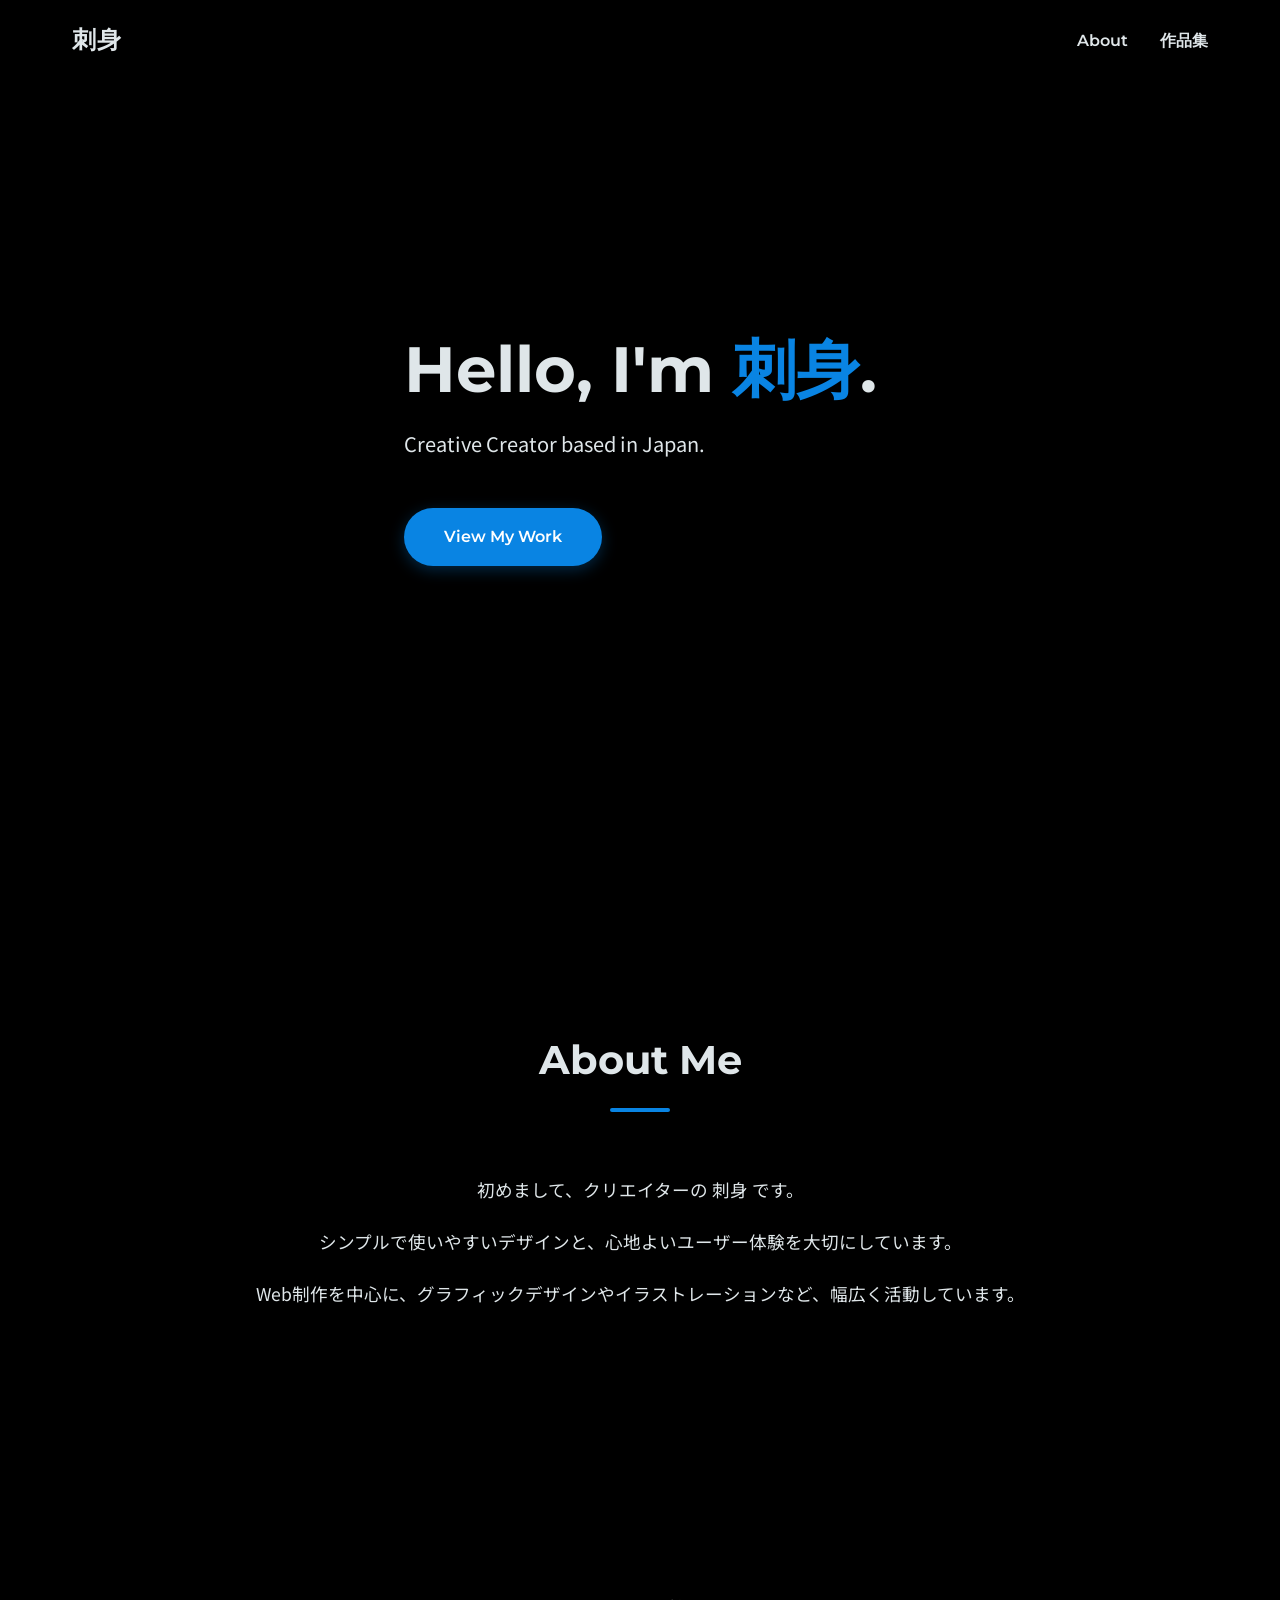
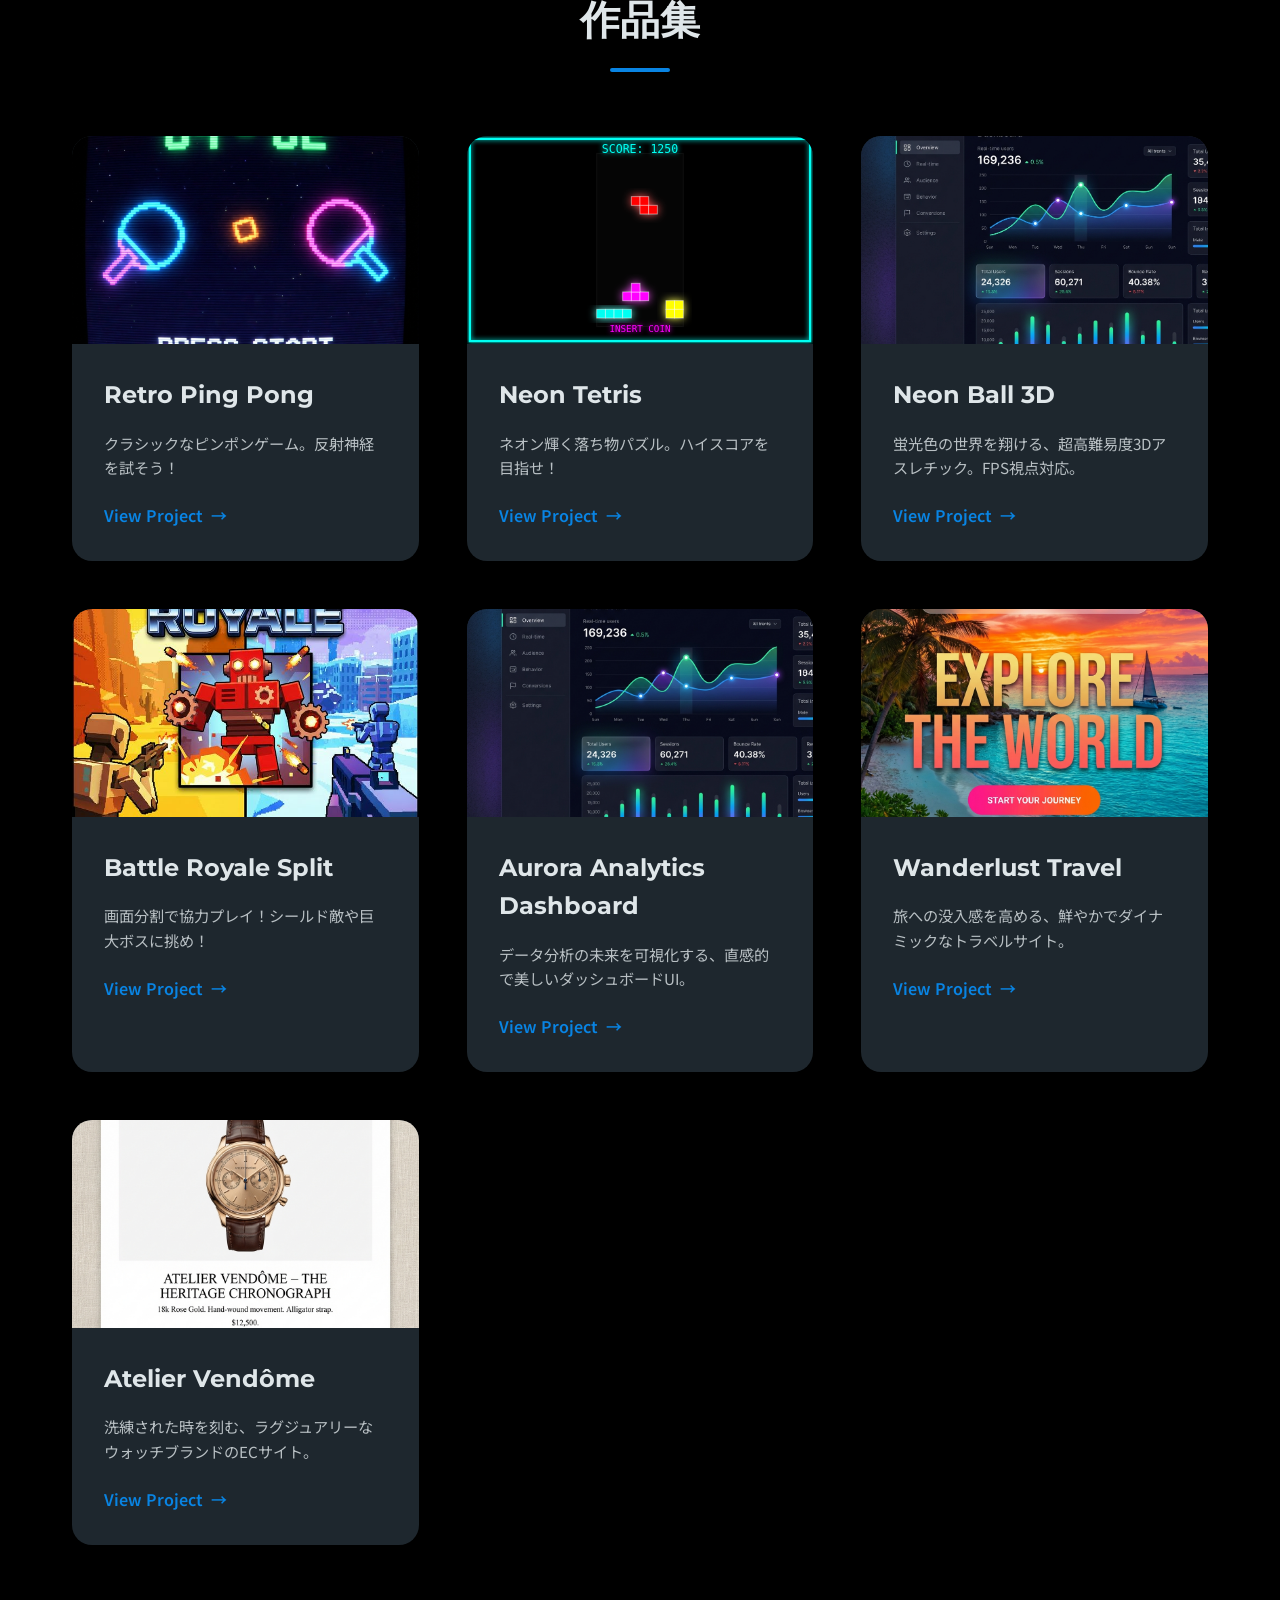
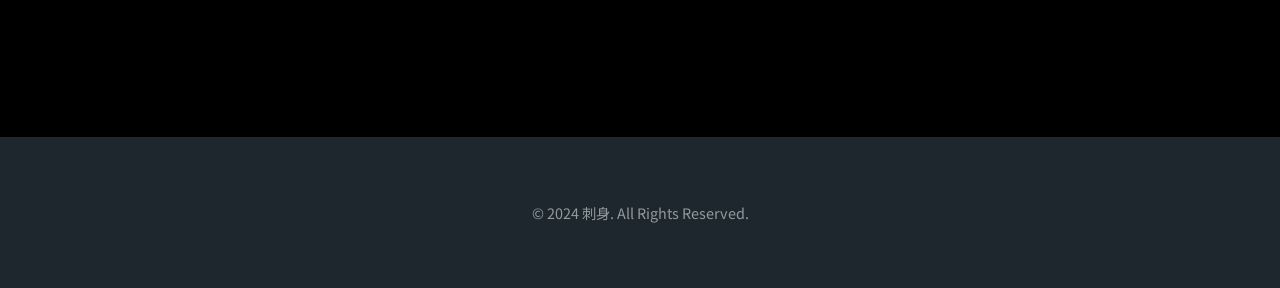
==== index.html @ 0c5f8273 "Update portfolio and games and fix minor issues" ====
<!DOCTYPE html>
<html lang="ja">

<head>
    <meta charset="UTF-8">
    <meta name="viewport" content="width=device-width, initial-scale=1.0">
    <title>刺身 - Portfolio</title>
    <meta name="description" content="クリエイター 刺身のポートフォリオサイトです。">
    <link rel="preconnect" href="https://fonts.googleapis.com">
    <link rel="preconnect" href="https://fonts.gstatic.com" crossorigin>
    <link
        href="https://fonts.googleapis.com/css2?family=Noto+Sans+JP:wght@400;700&family=Montserrat:wght@700&display=swap"
        rel="stylesheet">
    <style>
        /* Reset & Base Styles */
        :root {
            --primary-color: #2D3436;
            --accent-color: #0984e3;
            --text-color: #dfe6e9;
            --bg-color: #000000;
            --card-bg: #1e272e;
            --nav-bg: rgba(0, 0, 0, 0.95);
            --shadow: 0 10px 30px rgba(0, 0, 0, 0.1);
            --transition: all 0.3s cubic-bezier(0.25, 0.8, 0.25, 1);
            --font-heading: 'Montserrat', sans-serif;
            --font-body: 'Noto Sans JP', sans-serif;
        }

        @media (prefers-color-scheme: dark) {
            :root {
                --primary-color: #dfe6e9;
                --accent-color: #74b9ff;
                --text-color: #dfe6e9;
                --bg-color: #1e272e;
                --card-bg: #2d3436;
                --nav-bg: rgba(30, 39, 46, 0.95);
                --shadow: 0 10px 30px rgba(0, 0, 0, 0.3);
            }
        }

        * {
            margin: 0;
            padding: 0;
            box-sizing: border-box;
        }

        html {
            scroll-behavior: smooth;
        }

        body {
            font-family: var(--font-body);
            color: var(--text-color);
            background-color: var(--bg-color);
            line-height: 1.6;
            opacity: 0;
            animation: fadeIn 1s ease-out forwards;
        }

        @keyframes fadeIn {
            to {
                opacity: 1;
            }
        }

        a {
            text-decoration: none;
            color: inherit;
            transition: var(--transition);
        }

        ul {
            list-style: none;
        }

        img {
            max-width: 100%;
            display: block;
        }

        /* Container */
        .container {
            max-width: 1200px;
            margin: 0 auto;
            padding: 0 2rem;
        }

        /* Header */
        .header {
            position: fixed;
            top: 0;
            left: 0;
            width: 100%;
            z-index: 1000;
            background-color: var(--nav-bg);
            backdrop-filter: blur(10px);
            box-shadow: 0 2px 10px rgba(0, 0, 0, 0.05);
        }

        .header__container {
            height: 80px;
            display: flex;
            justify-content: space-between;
            align-items: center;
        }

        .logo {
            font-family: var(--font-heading);
            font-size: 1.5rem;
            font-weight: 700;
            letter-spacing: 1px;
            color: var(--text-color);
        }

        .nav__list {
            display: flex;
            gap: 2rem;
        }

        .nav__link {
            font-family: var(--font-heading);
            font-weight: 600;
            position: relative;
            padding: 0.5rem 0;
        }

        .nav__link::after {
            content: '';
            position: absolute;
            bottom: 0;
            left: 0;
            width: 0;
            height: 2px;
            background-color: var(--accent-color);
            transition: var(--transition);
        }

        .nav__link:hover::after {
            width: 100%;
        }

        /* Hero Section */
        .hero {
            height: 100vh;
            display: flex;
            align-items: center;
            position: relative;
            overflow: hidden;
        }

        .hero__container {
            position: relative;
            z-index: 1;
            max-width: 800px;
        }

        .hero__title {
            font-family: var(--font-heading);
            font-size: 4rem;
            font-weight: 700;
            line-height: 1.1;
            margin-bottom: 1.5rem;
            opacity: 0;
            transform: translateY(30px);
            animation: slideUp 0.8s ease-out 0.2s forwards;
        }

        .highlight {
            color: var(--accent-color);
            position: relative;
            display: inline-block;
        }

        .hero__subtitle {
            font-size: 1.25rem;
            margin-bottom: 3rem;
            opacity: 0.8;
            opacity: 0;
            transform: translateY(30px);
            animation: slideUp 0.8s ease-out 0.4s forwards;
        }

        .btn {
            display: inline-block;
            padding: 1rem 2.5rem;
            background-color: var(--accent-color);
            color: #fff;
            border-radius: 50px;
            font-weight: 600;
            font-family: var(--font-heading);
            box-shadow: 0 4px 15px rgba(9, 132, 227, 0.3);
            opacity: 0;
            transform: translateY(30px);
            animation: slideUp 0.8s ease-out 0.6s forwards;
        }

        .btn:hover {
            transform: translateY(-2px);
            box-shadow: 0 8px 25px rgba(9, 132, 227, 0.4);
        }

        @keyframes slideUp {
            to {
                opacity: 1;
                transform: translateY(0);
            }
        }

        /* Section Common */
        .section {
            padding: 8rem 0;
        }

        .section__title {
            font-family: var(--font-heading);
            font-size: 2.5rem;
            text-align: center;
            margin-bottom: 4rem;
            position: relative;
        }

        .section__title::after {
            content: '';
            display: block;
            width: 60px;
            height: 4px;
            background-color: var(--accent-color);
            margin: 1rem auto 0;
            border-radius: 2px;
        }

        /* About Section */
        .about__text {
            max-width: 800px;
            margin: 0 auto;
            text-align: center;
            font-size: 1.1rem;
        }

        .about__text p {
            margin-bottom: 1.5rem;
        }

        /* Portfolio Section */
        .portfolio__grid {
            display: grid;
            grid-template-columns: repeat(auto-fit, minmax(320px, 1fr));
            gap: 3rem;
        }

        .portfolio-item {
            background-color: var(--card-bg);
            border-radius: 20px;
            overflow: hidden;
            box-shadow: var(--shadow);
            transition: var(--transition);
            opacity: 0;
            transform: translateY(30px);
        }

        .portfolio-item.visible {
            opacity: 1;
            transform: translateY(0);
        }

        .portfolio-item:hover {
            transform: translateY(-10px);
            box-shadow: 0 20px 40px rgba(0, 0, 0, 0.2);
        }

        .portfolio__image-wrapper {
            position: relative;
            padding-top: 60%;
            /* Aspect ratio */
            overflow: hidden;
        }

        .portfolio__image {
            position: absolute;
            top: 0;
            left: 0;
            width: 100%;
            height: 100%;
            object-fit: cover;
            transition: transform 0.5s ease;
        }

        .portfolio-item:hover .portfolio__image {
            transform: scale(1.05);
        }

        .portfolio__content {
            padding: 2rem;
        }

        .portfolio__title {
            font-family: var(--font-heading);
            font-size: 1.5rem;
            margin-bottom: 1rem;
            color: var(--text-color);
        }

        .portfolio__desc {
            font-size: 0.95rem;
            opacity: 0.8;
            margin-bottom: 1.5rem;
        }

        .portfolio__link {
            display: inline-flex;
            align-items: center;
            font-weight: 600;
            color: var(--accent-color);
        }

        .portfolio__link span {
            margin-left: 0.5rem;
            transition: transform 0.3s;
        }

        .portfolio__link:hover span {
            transform: translateX(5px);
        }

        /* Footer */
        .footer {
            padding: 4rem 0;
            background-color: var(--card-bg);
            margin-top: 4rem;
        }

        .footer__text {
            text-align: center;
            opacity: 0.6;
            font-size: 0.9rem;
        }

        /* Responsive */
        @media (max-width: 768px) {
            .hero__title {
                font-size: 3rem;
            }

            .section {
                padding: 5rem 0;
            }

            .portfolio__grid {
                grid-template-columns: 1fr;
            }
        }
    </style>
</head>

<body>
    <header class="header">
        <div class="container header__container">
            <a href="#" class="logo">刺身</a>
            <nav class="nav">
                <ul class="nav__list">
                    <li class="nav__item"><a href="#about" class="nav__link">About</a></li>
                    <li class="nav__item"><a href="#portfolio" class="nav__link">作品集</a></li>
                </ul>
            </nav>
        </div>
    </header>

    <main>
        <section class="hero">
            <div class="container hero__container">
                <h1 class="hero__title">Hello, I'm <span class="highlight">刺身</span>.</h1>
                <p class="hero__subtitle">Creative Creator based in Japan.</p>
                <a href="#portfolio" class="btn">View My Work</a>
            </div>
        </section>

        <section id="about" class="section about">
            <div class="container">
                <h2 class="section__title">About Me</h2>
                <div class="about__content">
                    <div class="about__text">
                        <p>初めまして、クリエイターの 刺身 です。</p>
                        <p>シンプルで使いやすいデザインと、心地よいユーザー体験を大切にしています。</p>
                        <p>Web制作を中心に、グラフィックデザインやイラストレーションなど、幅広く活動しています。</p>
                    </div>
                </div>
            </div>
        </section>

        <section id="portfolio" class="section portfolio">
            <div class="container">
                <h2 class="section__title">作品集</h2>
                <div id="portfolio-grid" class="portfolio__grid">
                    <!-- Portfolio items will be inserted here by JavaScript -->
                </div>
            </div>
        </section>


    </main>

    <footer class="footer">
        <div class="container footer__container">
            <p class="footer__text">&copy; 2024 刺身. All Rights Reserved.</p>
        </div>
    </footer>

    <script>
        const portfolioItems = [
            {
                title: "Retro Ping Pong",
                description: "クラシックなピンポンゲーム。反射神経を試そう！",
                image: "pingpong_thumb.png",
                link: "pingpong.html"
            },
            {
                title: "Neon Tetris",
                description: "ネオン輝く落ち物パズル。ハイスコアを目指せ！",
                image: "tetris_thumb.svg",
                link: "tetris.html"
            },
            {
                title: "Neon Ball 3D",
                description: "蛍光色の世界を翔ける、超高難易度3Dアスレチック。FPS視点対応。",
                image: "portfolio-1.png",
                link: "athletic3d.html"
            },
            {
                title: "Battle Royale Split",
                description: "画面分割で協力プレイ！シールド敵や巨大ボスに挑め！",
                image: "battle_royale_thumb.png",
                link: "battle_royale.html"
            },
            {
                title: "Aurora Analytics Dashboard",
                description: "データ分析の未来を可視化する、直感的で美しいダッシュボードUI。",
                image: "portfolio-1.png",
                link: "#"
            },
            {
                title: "Wanderlust Travel",
                description: "旅への没入感を高める、鮮やかでダイナミックなトラベルサイト。",
                image: "portfolio-2.png",
                link: "#"
            },
            {
                title: "Atelier Vendôme",
                description: "洗練された時を刻む、ラグジュアリーなウォッチブランドのECサイト。",
                image: "portfolio-3.png",
                link: "#"
            }
        ];

        const portfolioGrid = document.getElementById('portfolio-grid');

        function renderPortfolio() {
            portfolioItems.forEach((item, index) => {
                const card = document.createElement('article');
                card.className = 'portfolio-item';
                card.style.transitionDelay = `${index * 0.1}s`; // Staggered animation

                card.innerHTML = `
                    <a href="${item.link}" class="portfolio__link-wrapper">
                        <div class="portfolio__image-wrapper">
                            <img src="${item.image}" alt="${item.title}" class="portfolio__image" loading="lazy">
                        </div>
                        <div class="portfolio__content">
                            <h3 class="portfolio__title">${item.title}</h3>
                            <p class="portfolio__desc">${item.description}</p>
                            <span class="portfolio__link">View Project <span>&rarr;</span></span>
                        </div>
                    </a>
                `;

                portfolioGrid.appendChild(card);
            });
        }

        // Intersection Observer for scroll animations
        const observerOptions = {
            threshold: 0.1,
            rootMargin: "0px 0px -50px 0px"
        };

        const observer = new IntersectionObserver((entries) => {
            entries.forEach(entry => {
                if (entry.isIntersecting) {
                    entry.target.classList.add('visible');
                    observer.unobserve(entry.target); // Animate only once
                }
            });
        }, observerOptions);

        // Initialize
        document.addEventListener('DOMContentLoaded', () => {
            renderPortfolio();

            // Observe all portfolio items
            const cards = document.querySelectorAll('.portfolio-item');
            cards.forEach(card => observer.observe(card));

        });
    </script>
</body>

</html>
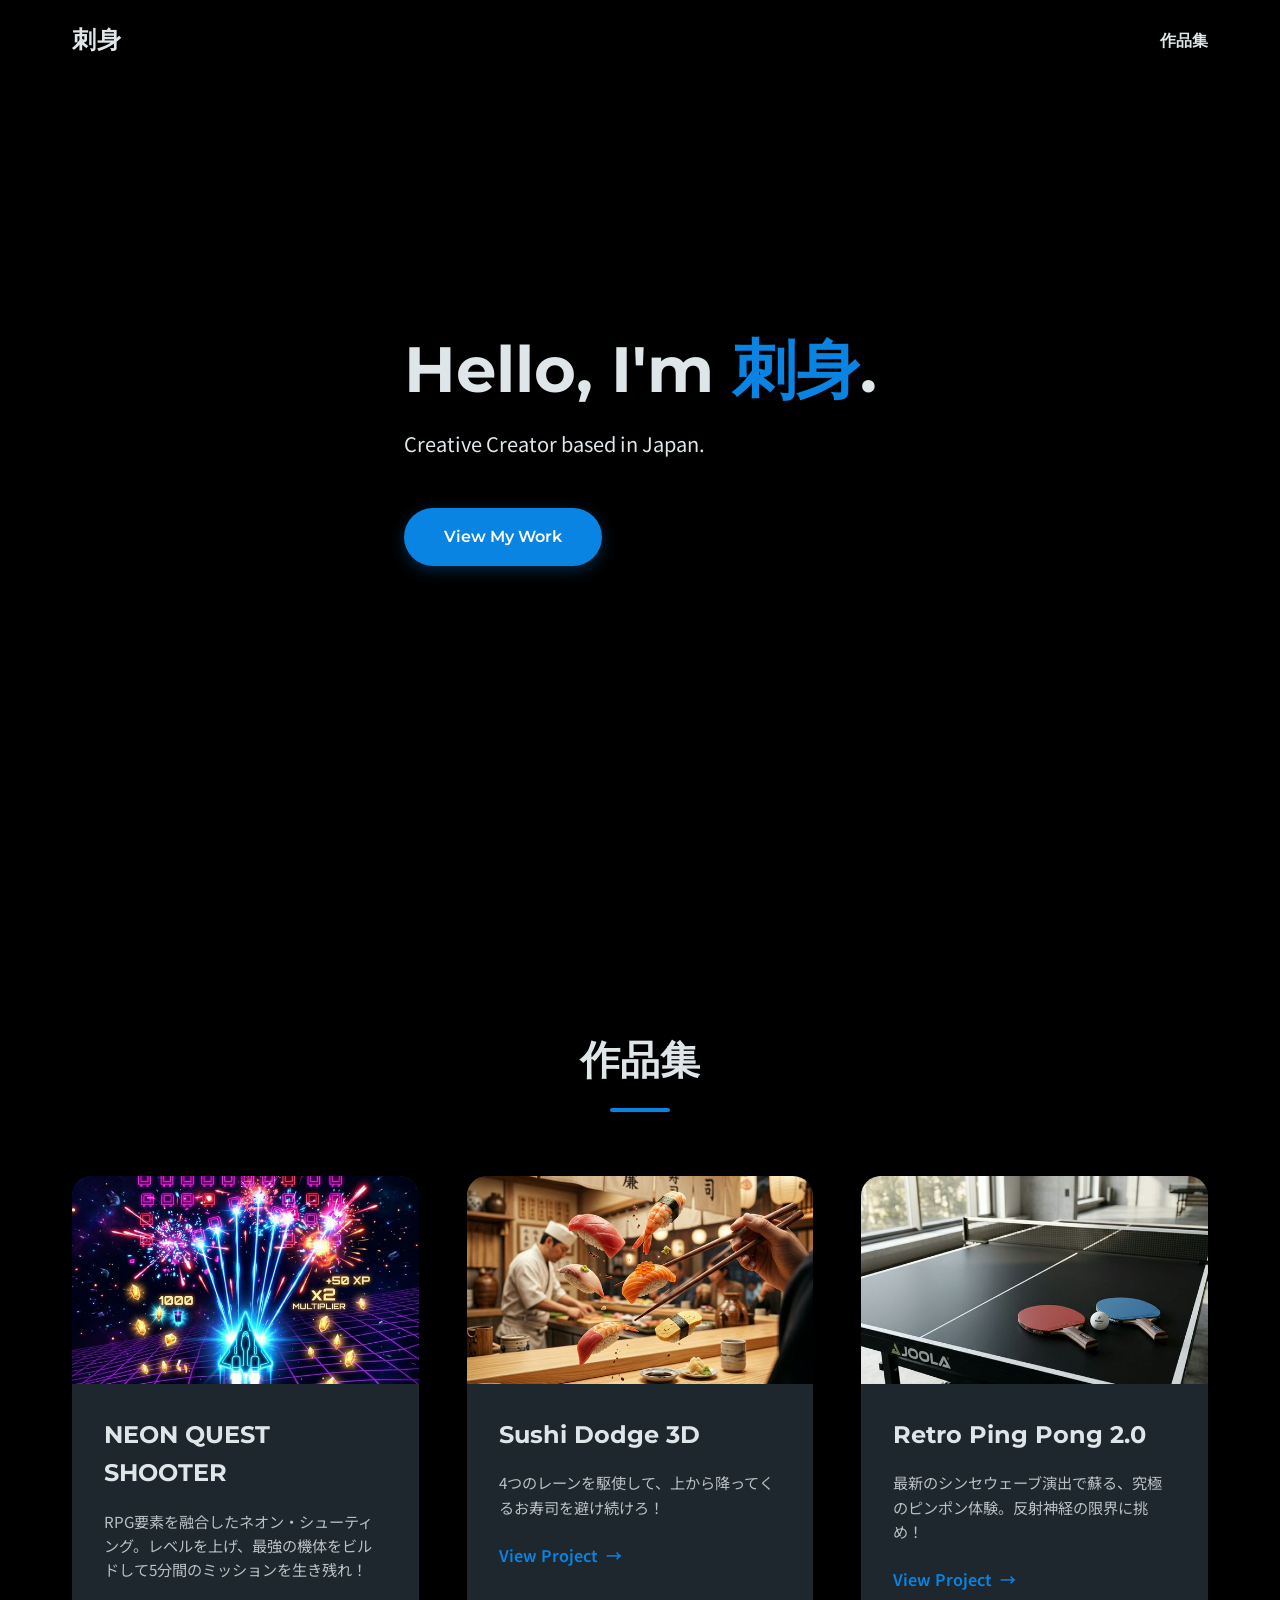
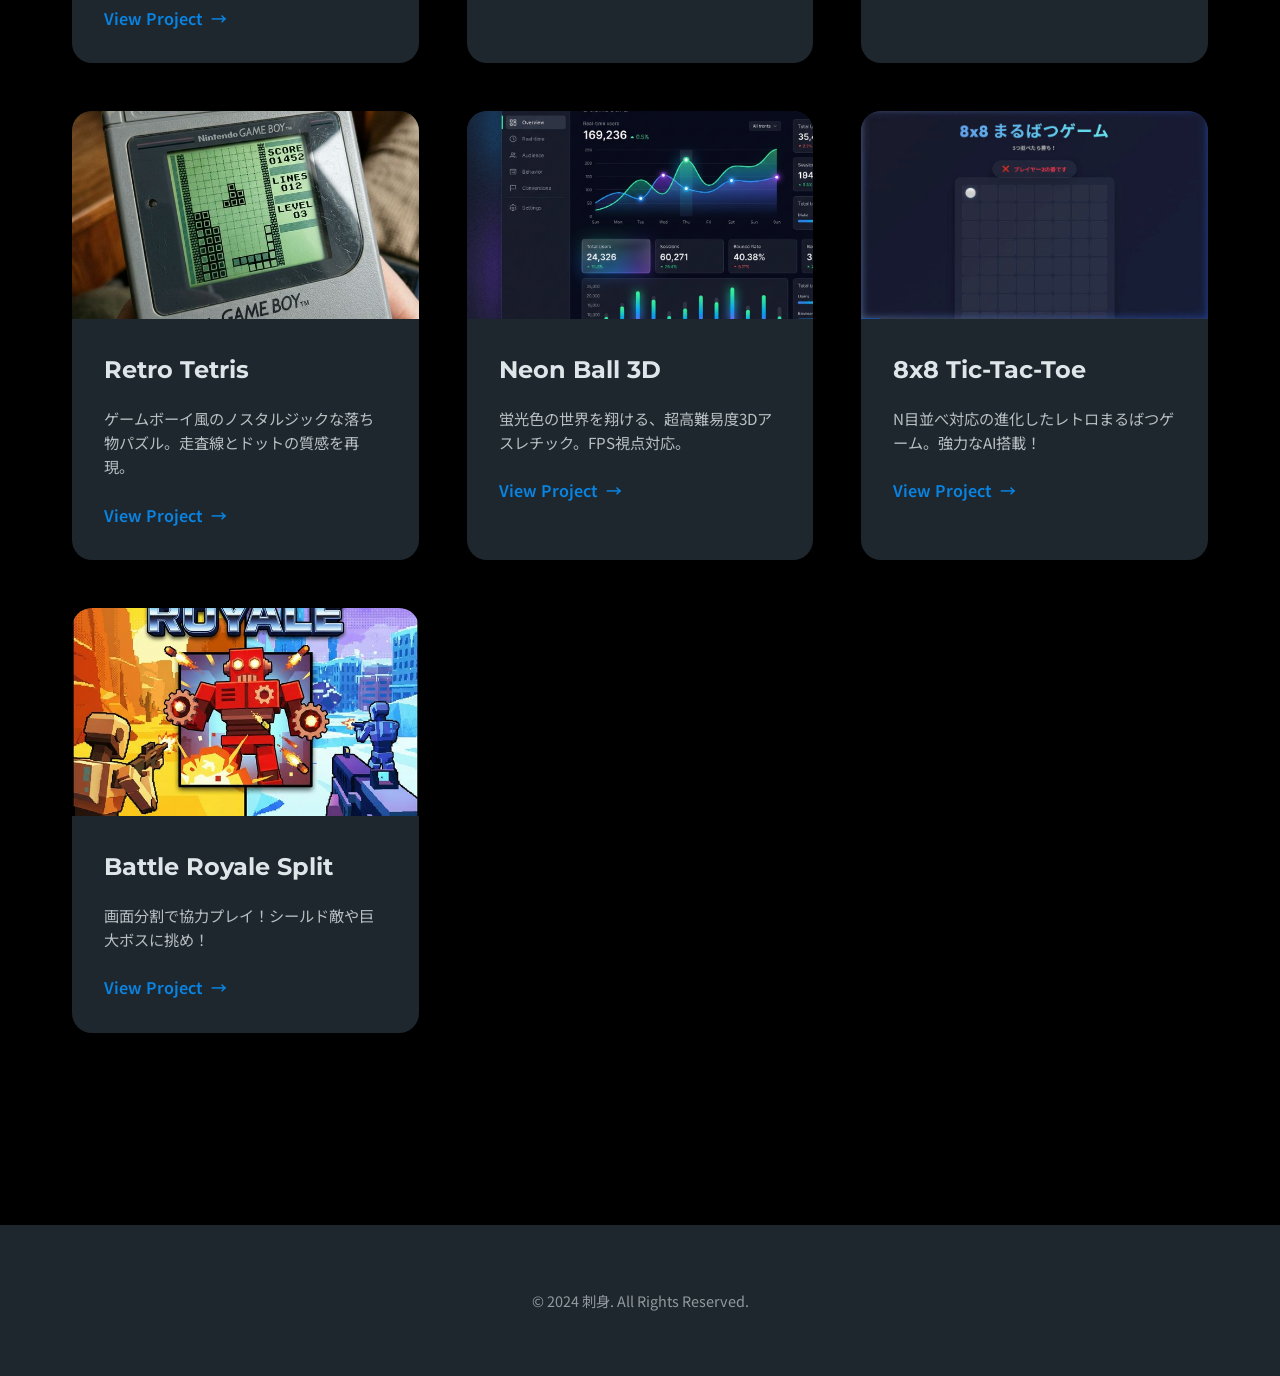
==== commit 9eaa90b5: "feat: add new games (tic-tac-toe, maze horror, sushi dodge, rpg shooter) and update portfolio" ====
--- a/index.html
+++ b/index.html
@@ -229,18 +229,6 @@
             border-radius: 2px;
         }
 
-        /* About Section */
-        .about__text {
-            max-width: 800px;
-            margin: 0 auto;
-            text-align: center;
-            font-size: 1.1rem;
-        }
-
-        .about__text p {
-            margin-bottom: 1.5rem;
-        }
-
         /* Portfolio Section */
         .portfolio__grid {
             display: grid;
@@ -358,7 +346,6 @@
             <a href="#" class="logo">刺身</a>
             <nav class="nav">
                 <ul class="nav__list">
-                    <li class="nav__item"><a href="#about" class="nav__link">About</a></li>
                     <li class="nav__item"><a href="#portfolio" class="nav__link">作品集</a></li>
                 </ul>
             </nav>
@@ -374,18 +361,7 @@
             </div>
         </section>
 
-        <section id="about" class="section about">
-            <div class="container">
-                <h2 class="section__title">About Me</h2>
-                <div class="about__content">
-                    <div class="about__text">
-                        <p>初めまして、クリエイターの 刺身 です。</p>
-                        <p>シンプルで使いやすいデザインと、心地よいユーザー体験を大切にしています。</p>
-                        <p>Web制作を中心に、グラフィックデザインやイラストレーションなど、幅広く活動しています。</p>
-                    </div>
-                </div>
-            </div>
-        </section>
+
 
         <section id="portfolio" class="section portfolio">
             <div class="container">
@@ -408,15 +384,27 @@
     <script>
         const portfolioItems = [
             {
-                title: "Retro Ping Pong",
-                description: "クラシックなピンポンゲーム。反射神経を試そう！",
+                title: "NEON QUEST SHOOTER",
+                description: "RPG要素を融合したネオン・シューティング。レベルを上げ、最強の機体をビルドして5分間のミッションを生き残れ！",
+                image: "rpg_shooter_thumb.png",
+                link: "rpg-shooter.html"
+            },
+            {
+                title: "Sushi Dodge 3D",
+                description: "4つのレーンを駆使して、上から降ってくるお寿司を避け続けろ！",
+                image: "sushi-dodge_thumb.webp",
+                link: "sushi-dodge/index.html"
+            },
+            {
+                title: "Retro Ping Pong 2.0",
+                description: "最新のシンセウェーブ演出で蘇る、究極のピンポン体験。反射神経の限界に挑め！",
                 image: "pingpong_thumb.png",
                 link: "pingpong.html"
             },
             {
-                title: "Neon Tetris",
-                description: "ネオン輝く落ち物パズル。ハイスコアを目指せ！",
-                image: "tetris_thumb.svg",
+                title: "Retro Tetris",
+                description: "ゲームボーイ風のノスタルジックな落ち物パズル。走査線とドットの質感を再現。",
+                image: "tetris_thumb.png",
                 link: "tetris.html"
             },
             {
@@ -426,28 +414,16 @@
                 link: "athletic3d.html"
             },
             {
+                title: "8x8 Tic-Tac-Toe",
+                description: "N目並べ対応の進化したレトロまるばつゲーム。強力なAI搭載！",
+                image: "8x8-tic-tac-toe_thumb.webp",
+                link: "8x8-tic-tac-toe/index.html"
+            },
+            {
                 title: "Battle Royale Split",
                 description: "画面分割で協力プレイ！シールド敵や巨大ボスに挑め！",
                 image: "battle_royale_thumb.png",
                 link: "battle_royale.html"
-            },
-            {
-                title: "Aurora Analytics Dashboard",
-                description: "データ分析の未来を可視化する、直感的で美しいダッシュボードUI。",
-                image: "portfolio-1.png",
-                link: "#"
-            },
-            {
-                title: "Wanderlust Travel",
-                description: "旅への没入感を高める、鮮やかでダイナミックなトラベルサイト。",
-                image: "portfolio-2.png",
-                link: "#"
-            },
-            {
-                title: "Atelier Vendôme",
-                description: "洗練された時を刻む、ラグジュアリーなウォッチブランドのECサイト。",
-                image: "portfolio-3.png",
-                link: "#"
             }
         ];
 
